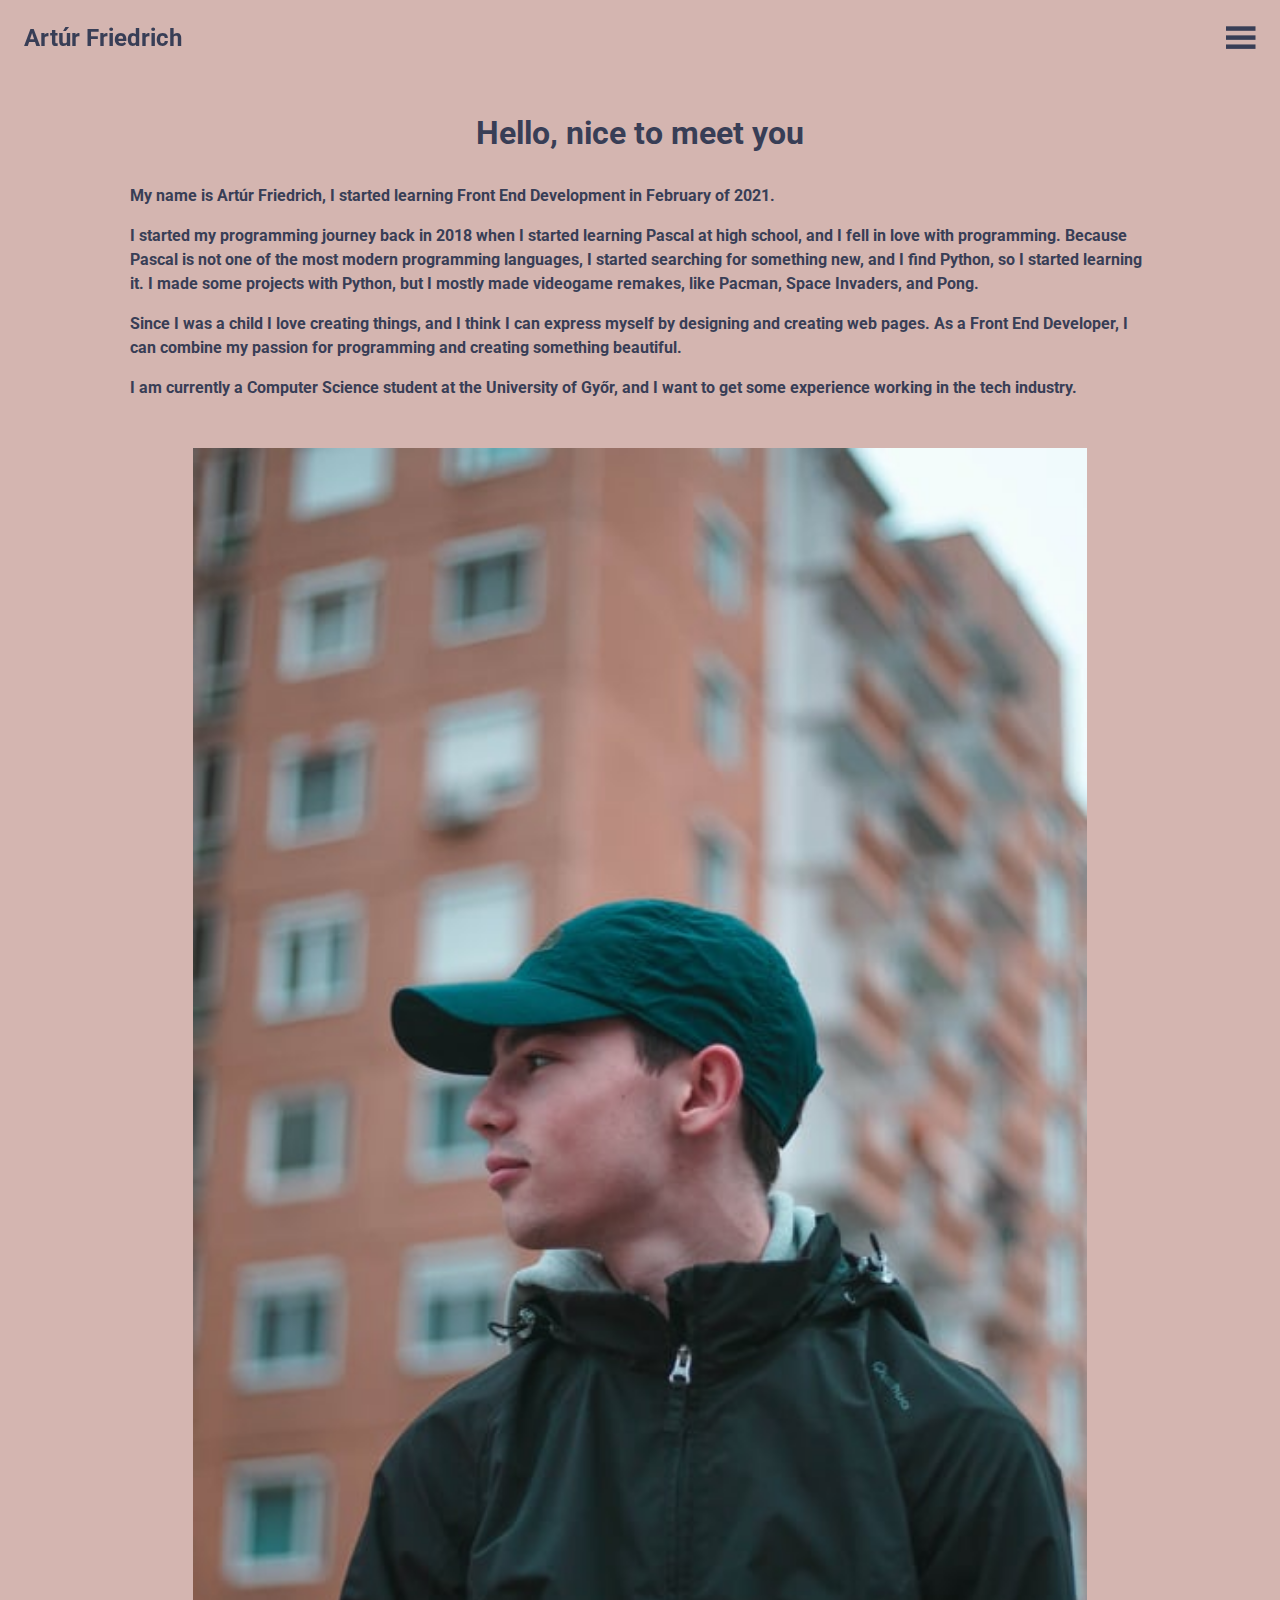
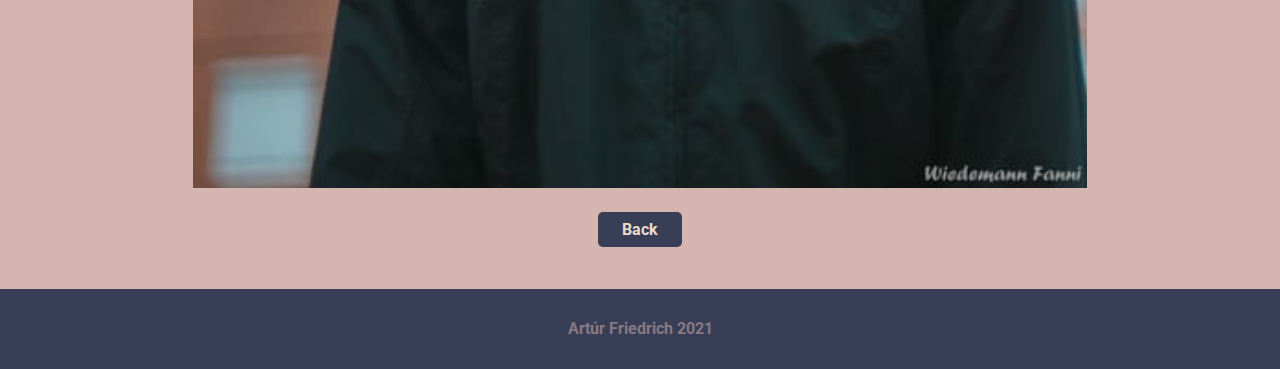
==== about.html @ cd018e8d "up" ====
<!DOCTYPE html>
<html lang="en">
<head>
    <link rel="stylesheet" href="./css/about-me.css">
    <meta charset="UTF-8">
    <meta name="viewport" content="width=device-width, initial-scale=1.0">
    <title>Artúr Friedrich</title>
</head>
<body>
    <nav class="nav-modal" id="navModal">
        <img src="./icons/cross.png" alt="" class="cross" id="cross">
        <ul>
            <li class="nav-list-item"><a href="./index.html" class="nav-list-item-a">Home</a></li>
            <li class="nav-list-item"><a href="./about.html" class="nav-list-item-a">About</a></li>
            <li class="nav-list-item"><a href="./work.html" class="nav-list-item-a">Projects</a></li>
            <li class="nav-list-item"><a href="#contactSection" class="nav-list-item-a">Contact</a></li>
        </ul>
    </nav>
    <header class="nav">
        <div class="nav">
            <h3 class="logo">Artúr Friedrich</h3>
        </div>
        <div class="nav">
            <a href="#heroSection"><img src="./icons/menu-dark.png" alt="" class="hamburger" id="hamburger"></a>
            <h3 class="nav-element"><a href="#">Projects</a></h3>
            <h3 class="nav-element"><a href="#">About</a></h3>
            <h3 class="nav-element contact-btn"><a href="#">Contact</a></h3>
        </div>
    </header>
    <main>
        <section class="about-me">
            <h3 class="section-title">Hello, nice to meet you</h3>
            <p>My name is Artúr Friedrich, I started learning Front End Development in February of 2021.</p>
            <p>I started my programming journey back in 2018 when I started learning Pascal at high school, and I fell in love with programming. Because Pascal is not one of the most modern programming languages, I started searching for something new, and I find Python, so I started learning it. I made some projects with Python,  but I mostly made videogame remakes, like Pacman, Space Invaders, and Pong.</p>
            <p>Since I was a child I love creating things, and I think I can express myself by designing and creating web pages. As a Front End Developer, I can combine my passion for programming and creating something beautiful.</p>
            <p>I am currently a Computer Science student at the University of Győr, and I want to get some experience working in the tech industry.</p>
            <img src="./images/me2.jpg" alt="picure of me smiling">
            <a href="./index.html" class="accent-btn">Back</a>
        </section>
    </main>

    <footer>
        <p>Artúr Friedrich 2021</p>
    </footer>
    <script src="./index.js"></script>
</body>
</html>
---- css/about-me.css ----
@import url('https://fonts.googleapis.com/css2?family=Roboto:wght@400;700&display=swap');

* {
    box-sizing: border-box;
}

:root {
    --blue: #383e56;
    --white: #eedad1;
    --orange: #f69e7b;
    --pink: #d4b5b0;
}

body {
    margin: 0;
    font-family: 'Roboto', sans-serif;
    background-color: var(--pink);
    height: calc(100vh - 2em);
    color: var(--blue);
    font-weight: 700;
}


/* ------------
    Navbar
------------ */

header {
    display: flex;
    justify-content: space-between;
    width: 100%;
    position: fixed;
}

.hamburger {
    width: 30px;
    height: 30px;
    margin: 1.5em;
}

.cross {
    width: 25px;
    height: 25px;
    position: absolute;
    top: 2.5%;
    right: 5%;
}

.nav-element {
    display: none;
}

.logo {
    margin-left: 1em;
    font-size: 1.5rem;
}

.nav-modal {
    display: flex;
    justify-content: center;
    align-items: center;
    text-align: center;
    height: 200px;
    height: 100vh;
    background-color: var(--orange);
    color: var(--blue);
    width: 0;
    position: absolute;
    z-index: 1;
    top: 0;
    height: 100vh;
    overflow-x: hidden;
    visibility: hidden;
    transition: all 250ms ease-in-out;
}

.nav-modal ul {
    list-style-type: none;
    font-weight: 700;
    height: 100vh;
    width: 100vw;
    display: flex;
    justify-content: center;
    align-items: center;
    flex-direction: column;
}

.nav-list-item {
    list-style-type: none;
    padding: 0.5em;
    margin: 0;
    transition: 100ms;
    font-weight: 700;
    margin-left: -1.5em;
    font-size: 2rem;
    margin-bottom: 1em;
}

.nav-list-item a {
    text-decoration: none;
    color: inherit;
}

.active-nav {
    visibility: visible;
    width: 100%;
}



.about-me {
    text-align: center;
    border: 2px solid transparent;
}

.section-title {
    font-size: 2rem;
    margin-bottom: 1em;
    margin-top: 3.5em;
}

.about-me p {
    font-size: 1rem;
    max-width: 80%;
    margin: 1em auto;
    text-align: left;
    line-height: 24px;
}

.about-me img {
    width: 70%;
    display: block;
    margin: 3em auto 2em;
}

.accent-btn {
    background-color: var(--blue);
    color: var(--white);
    text-decoration: none;
    font-weight: 700;
    padding: .5em 1.5em;
    width: 8em;
    text-align: center;
    margin-top: -2em;
    border-radius: 5px;
}




footer {
    background-color: var(--blue);
    height: 5em;
    margin-top: 3em;
    text-align: center;
    display: flex;
    justify-content: center;
    align-items: center;
    color: var(--pink);
}

footer p {
    opacity: .5;
    font-weight: 700;
}
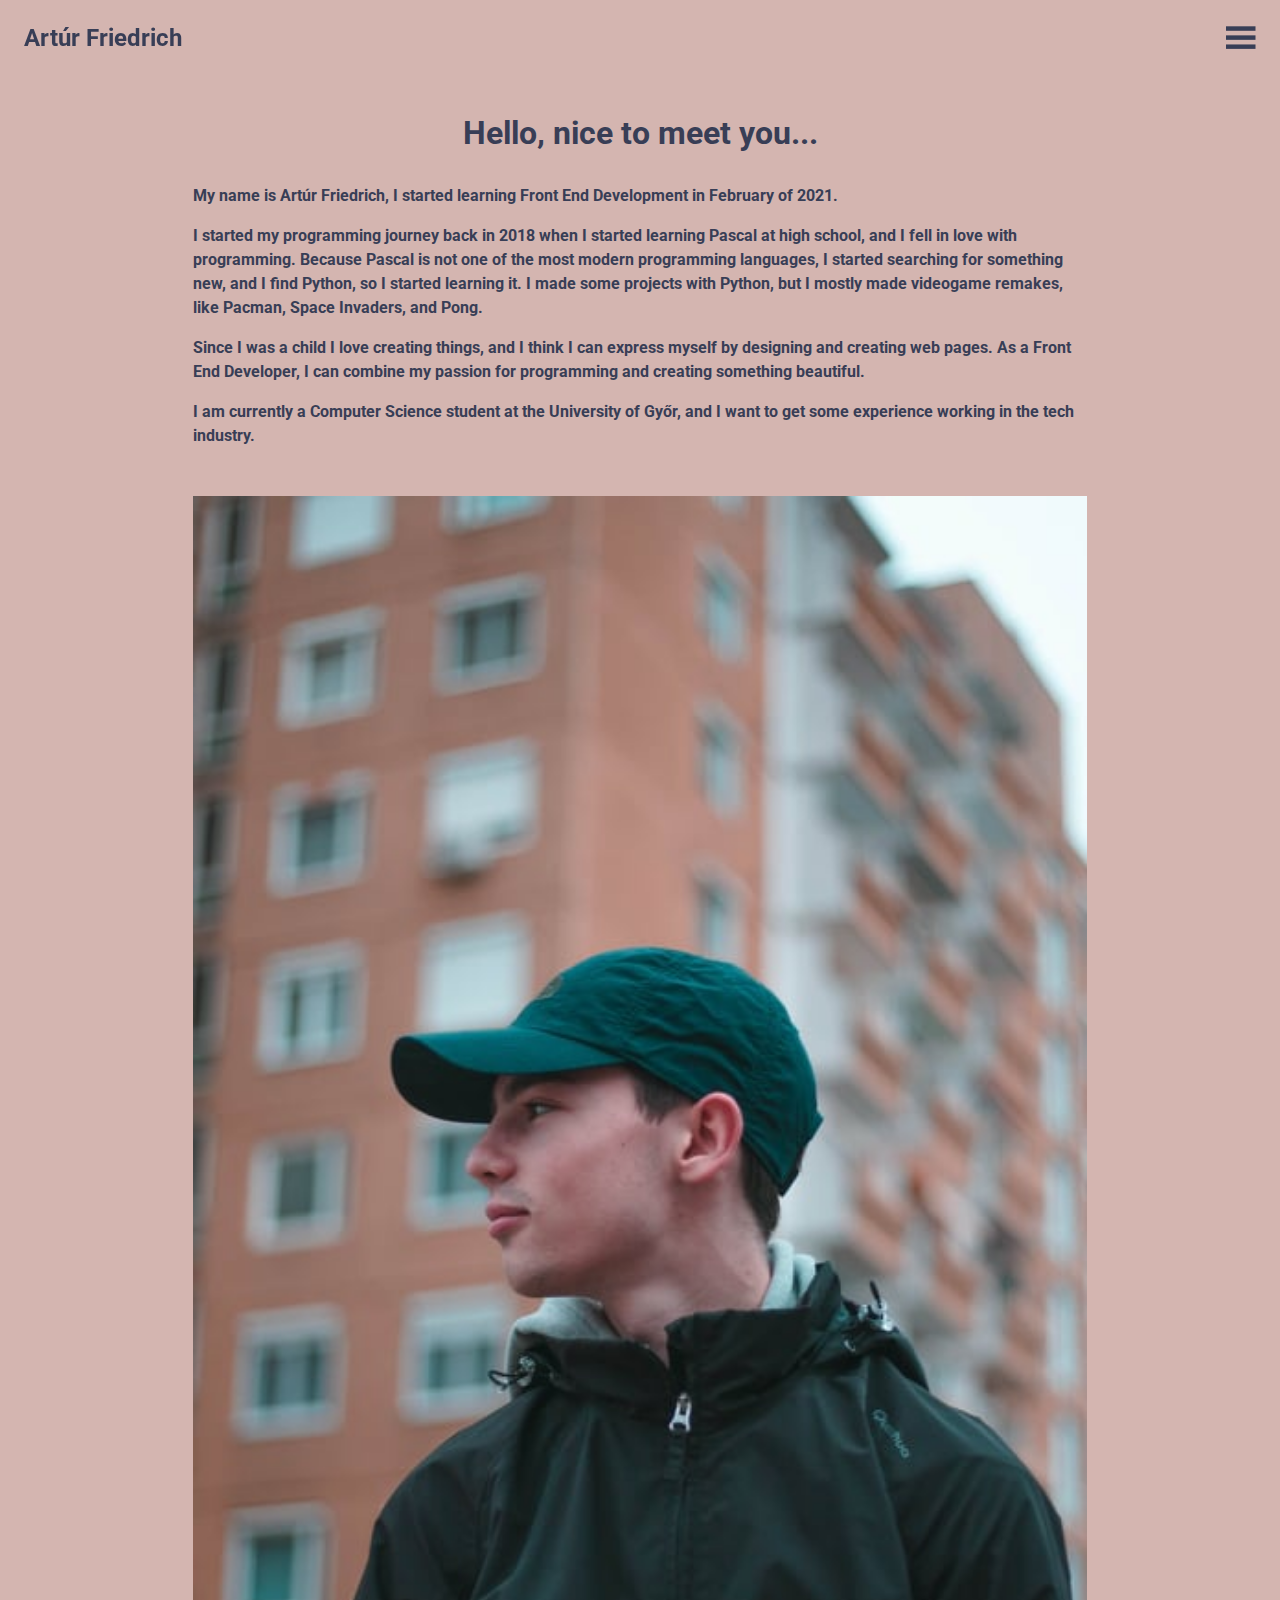
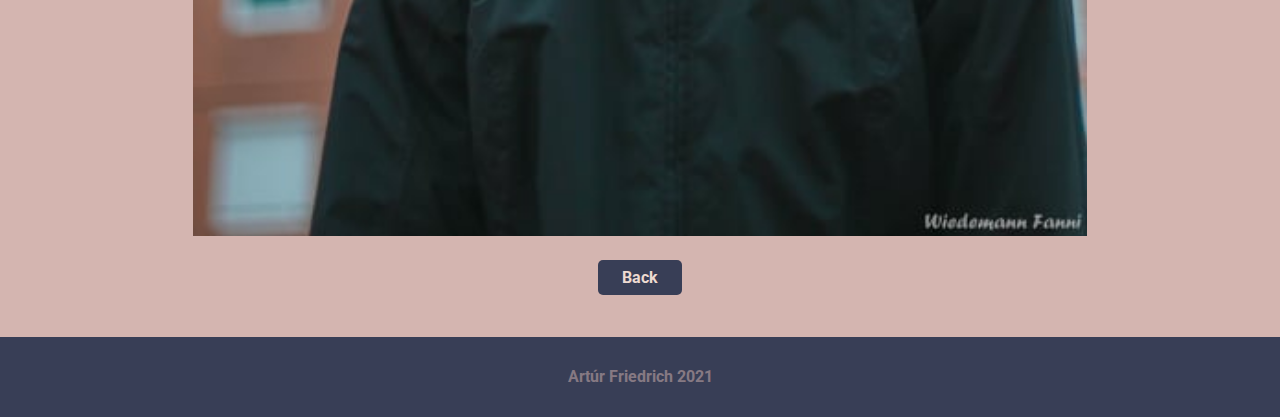
==== commit 4074c02f: "up" ====
--- a/about.html
+++ b/about.html
@@ -13,13 +13,12 @@
             <li class="nav-list-item"><a href="./index.html" class="nav-list-item-a">Home</a></li>
             <li class="nav-list-item"><a href="./about.html" class="nav-list-item-a">About</a></li>
             <li class="nav-list-item"><a href="./work.html" class="nav-list-item-a">Projects</a></li>
-            <li class="nav-list-item"><a href="#contactSection" class="nav-list-item-a">Contact</a></li>
+            <li class="nav-list-item"><a href="./contact.html" class="nav-list-item-a">Contact</a></li>
         </ul>
     </nav>
     <header class="nav">
         <div class="nav">
-            <h3 class="logo">Artúr Friedrich</h3>
-        </div>
+            <h3 class="logo"><a href="./index.html" class="logo-a">Artúr Friedrich</a></h3>        </div>
         <div class="nav">
             <a href="#heroSection"><img src="./icons/menu-dark.png" alt="" class="hamburger" id="hamburger"></a>
             <h3 class="nav-element"><a href="#">Projects</a></h3>
@@ -29,7 +28,7 @@
     </header>
     <main>
         <section class="about-me">
-            <h3 class="section-title">Hello, nice to meet you</h3>
+            <h3 class="section-title">Hello, nice to meet you...</h3>
             <p>My name is Artúr Friedrich, I started learning Front End Development in February of 2021.</p>
             <p>I started my programming journey back in 2018 when I started learning Pascal at high school, and I fell in love with programming. Because Pascal is not one of the most modern programming languages, I started searching for something new, and I find Python, so I started learning it. I made some projects with Python,  but I mostly made videogame remakes, like Pacman, Space Invaders, and Pong.</p>
             <p>Since I was a child I love creating things, and I think I can express myself by designing and creating web pages. As a Front End Developer, I can combine my passion for programming and creating something beautiful.</p>
--- a/css/about-me.css
+++ b/css/about-me.css
@@ -53,6 +53,11 @@
 .logo {
     margin-left: 1em;
     font-size: 1.5rem;
+}
+
+.logo-a {
+    text-decoration: none;
+    color: inherit;
 }
 
 .nav-modal {
@@ -121,7 +126,7 @@
 
 .about-me p {
     font-size: 1rem;
-    max-width: 80%;
+    max-width: 70%;
     margin: 1em auto;
     text-align: left;
     line-height: 24px;
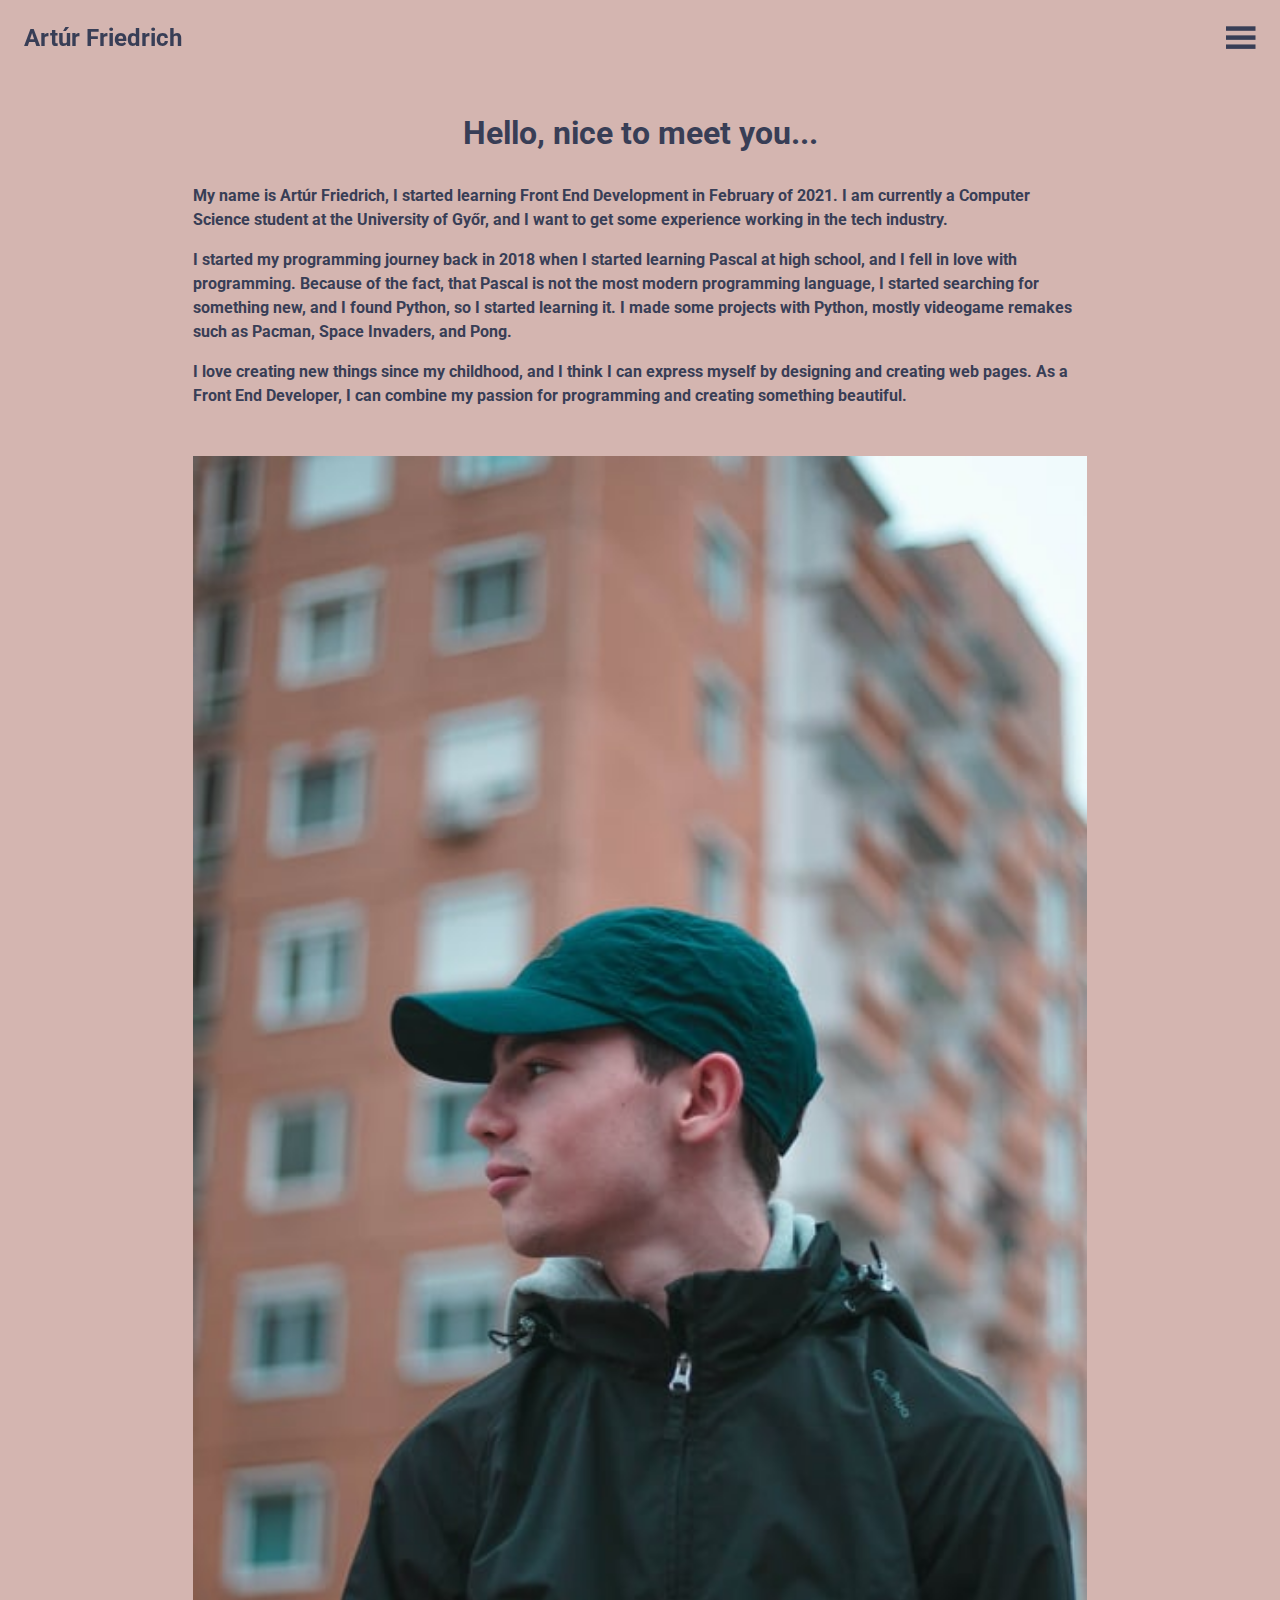
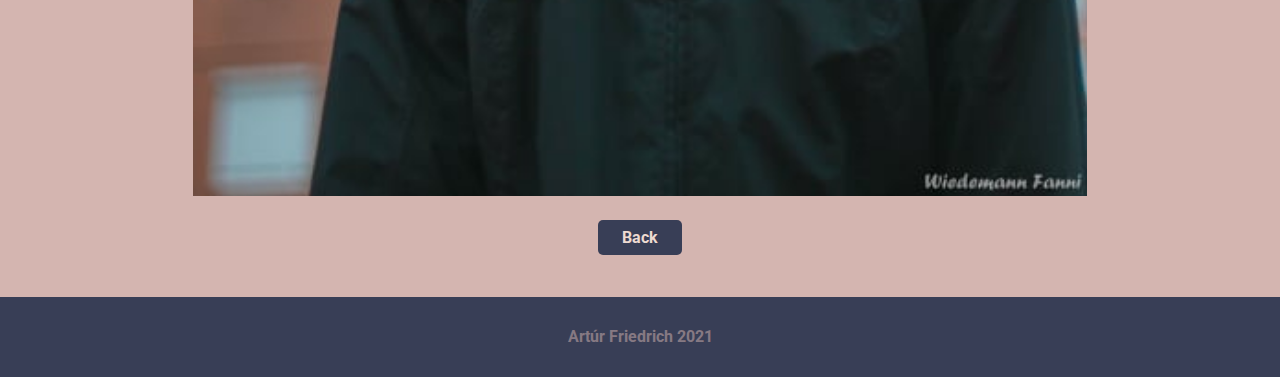
==== commit 2ee95ad0: "up" ====
--- a/about.html
+++ b/about.html
@@ -29,10 +29,26 @@
     <main>
         <section class="about-me">
             <h3 class="section-title">Hello, nice to meet you...</h3>
-            <p>My name is Artúr Friedrich, I started learning Front End Development in February of 2021.</p>
-            <p>I started my programming journey back in 2018 when I started learning Pascal at high school, and I fell in love with programming. Because Pascal is not one of the most modern programming languages, I started searching for something new, and I find Python, so I started learning it. I made some projects with Python,  but I mostly made videogame remakes, like Pacman, Space Invaders, and Pong.</p>
-            <p>Since I was a child I love creating things, and I think I can express myself by designing and creating web pages. As a Front End Developer, I can combine my passion for programming and creating something beautiful.</p>
-            <p>I am currently a Computer Science student at the University of Győr, and I want to get some experience working in the tech industry.</p>
+            <p>My name is Artúr Friedrich, I started learning 
+                Front End Development in February of 2021. 
+                I am currently a Computer Science student 
+                at the University of Győr, and I want to get 
+                some experience working in the tech industry.</p>
+            <p>I started my programming journey back in 2018 
+                when I started learning Pascal at high school, 
+                and I fell in love with programming. Because of 
+                the fact, that Pascal is not the most modern 
+                programming language, I started searching for 
+                something new, and I found Python, so I started 
+                learning it. I made some projects with Python, 
+                mostly videogame remakes such as Pacman, Space 
+                Invaders, and Pong.</p>
+            <p>I love creating new things since my childhood, 
+                and I think I can express myself by designing 
+                and creating web pages. As a Front End Developer, 
+                I can combine my passion for programming and 
+                creating something beautiful.
+            </p>
             <img src="./images/me2.jpg" alt="picure of me smiling">
             <a href="./index.html" class="accent-btn">Back</a>
         </section>
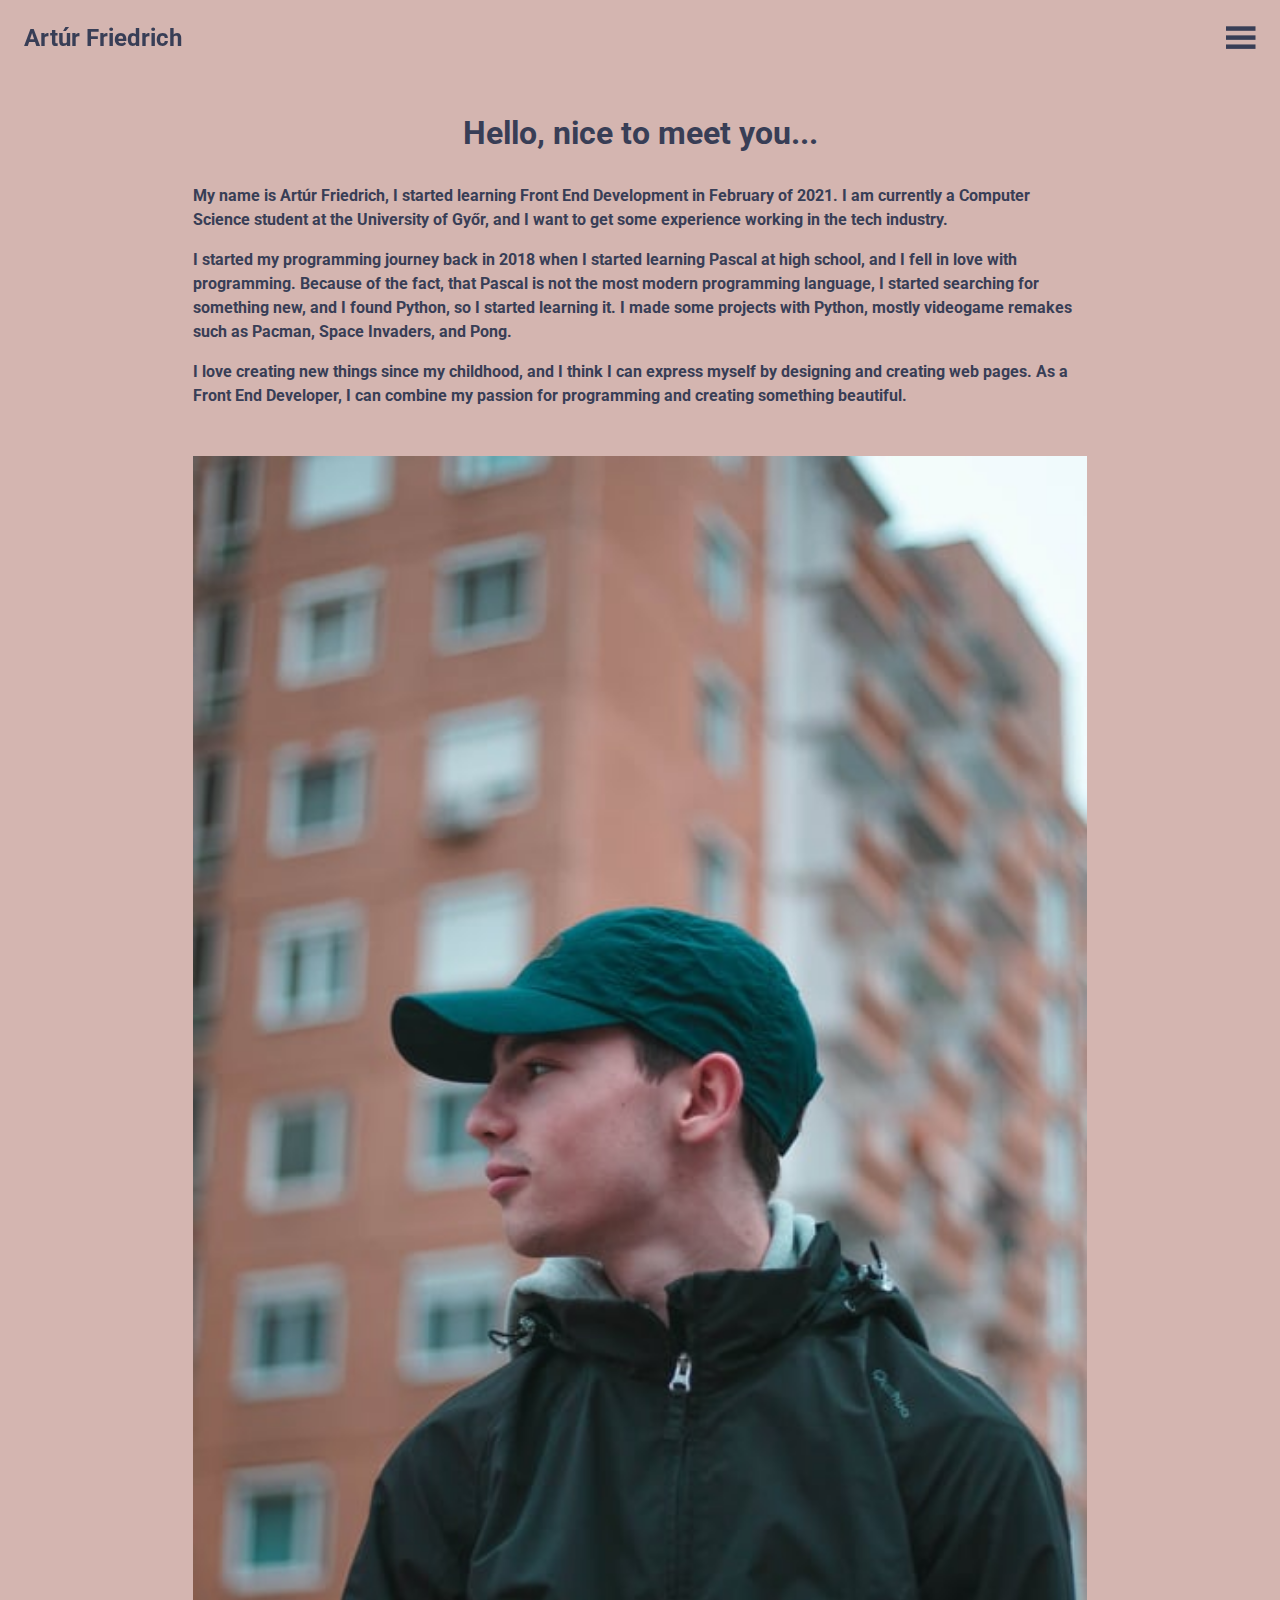
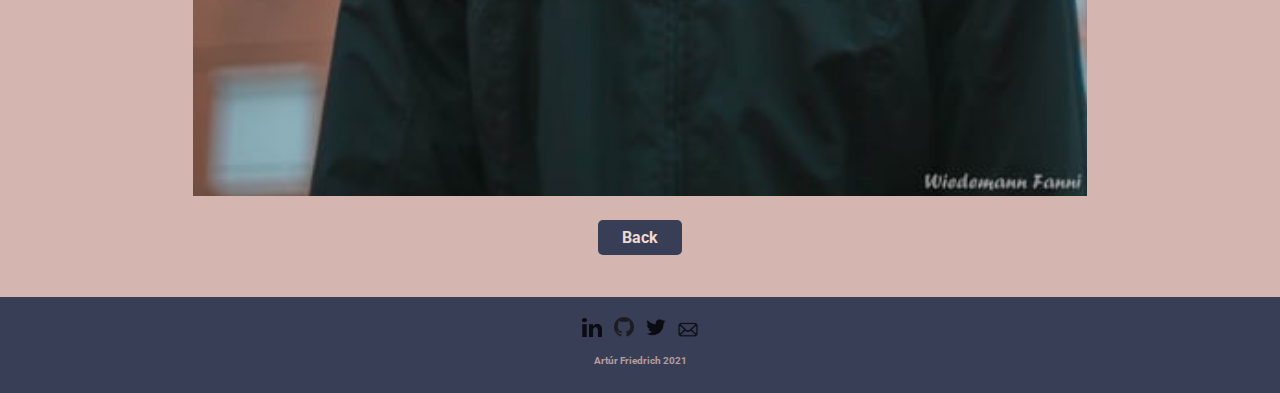
==== commit b1ffe8a4: "update" ====
--- a/about.html
+++ b/about.html
@@ -55,6 +55,12 @@
     </main>
 
     <footer>
+        <div class="icons">
+            <a href="https://www.linkedin.com/in/friedrich-art%C3%BAr-6840201a1/" target="_blank"><img src="./icons/linkedin.png" alt=""></a>
+            <a href="https://github.com/arturfriedrich" target="_blank"><img src="./icons/github.png" alt=""></a>
+            <a href="https://twitter.com/arthurfriedri_" target="_blank"><img src="./icons/twitter.png" alt=""></a>
+            <a href="mailto:artur.friedrich.harka@gmail.com" target="_blank"><img src="./icons/email.png" alt=""></a>
+        </div>
         <p>Artúr Friedrich 2021</p>
     </footer>
     <script src="./index.js"></script>
--- a/css/about-me.css
+++ b/css/about-me.css
@@ -155,16 +155,24 @@
 
 footer {
     background-color: var(--blue);
-    height: 5em;
+    height: 6em;
     margin-top: 3em;
     text-align: center;
     display: flex;
+    flex-direction: column;
     justify-content: center;
     align-items: center;
     color: var(--pink);
 }
 
 footer p {
-    opacity: .5;
+    opacity: .8;
     font-weight: 700;
+    font-size: .625rem;
+}
+
+footer img {
+    opacity: .8;
+    width: 20px;
+    margin: .25em;
 }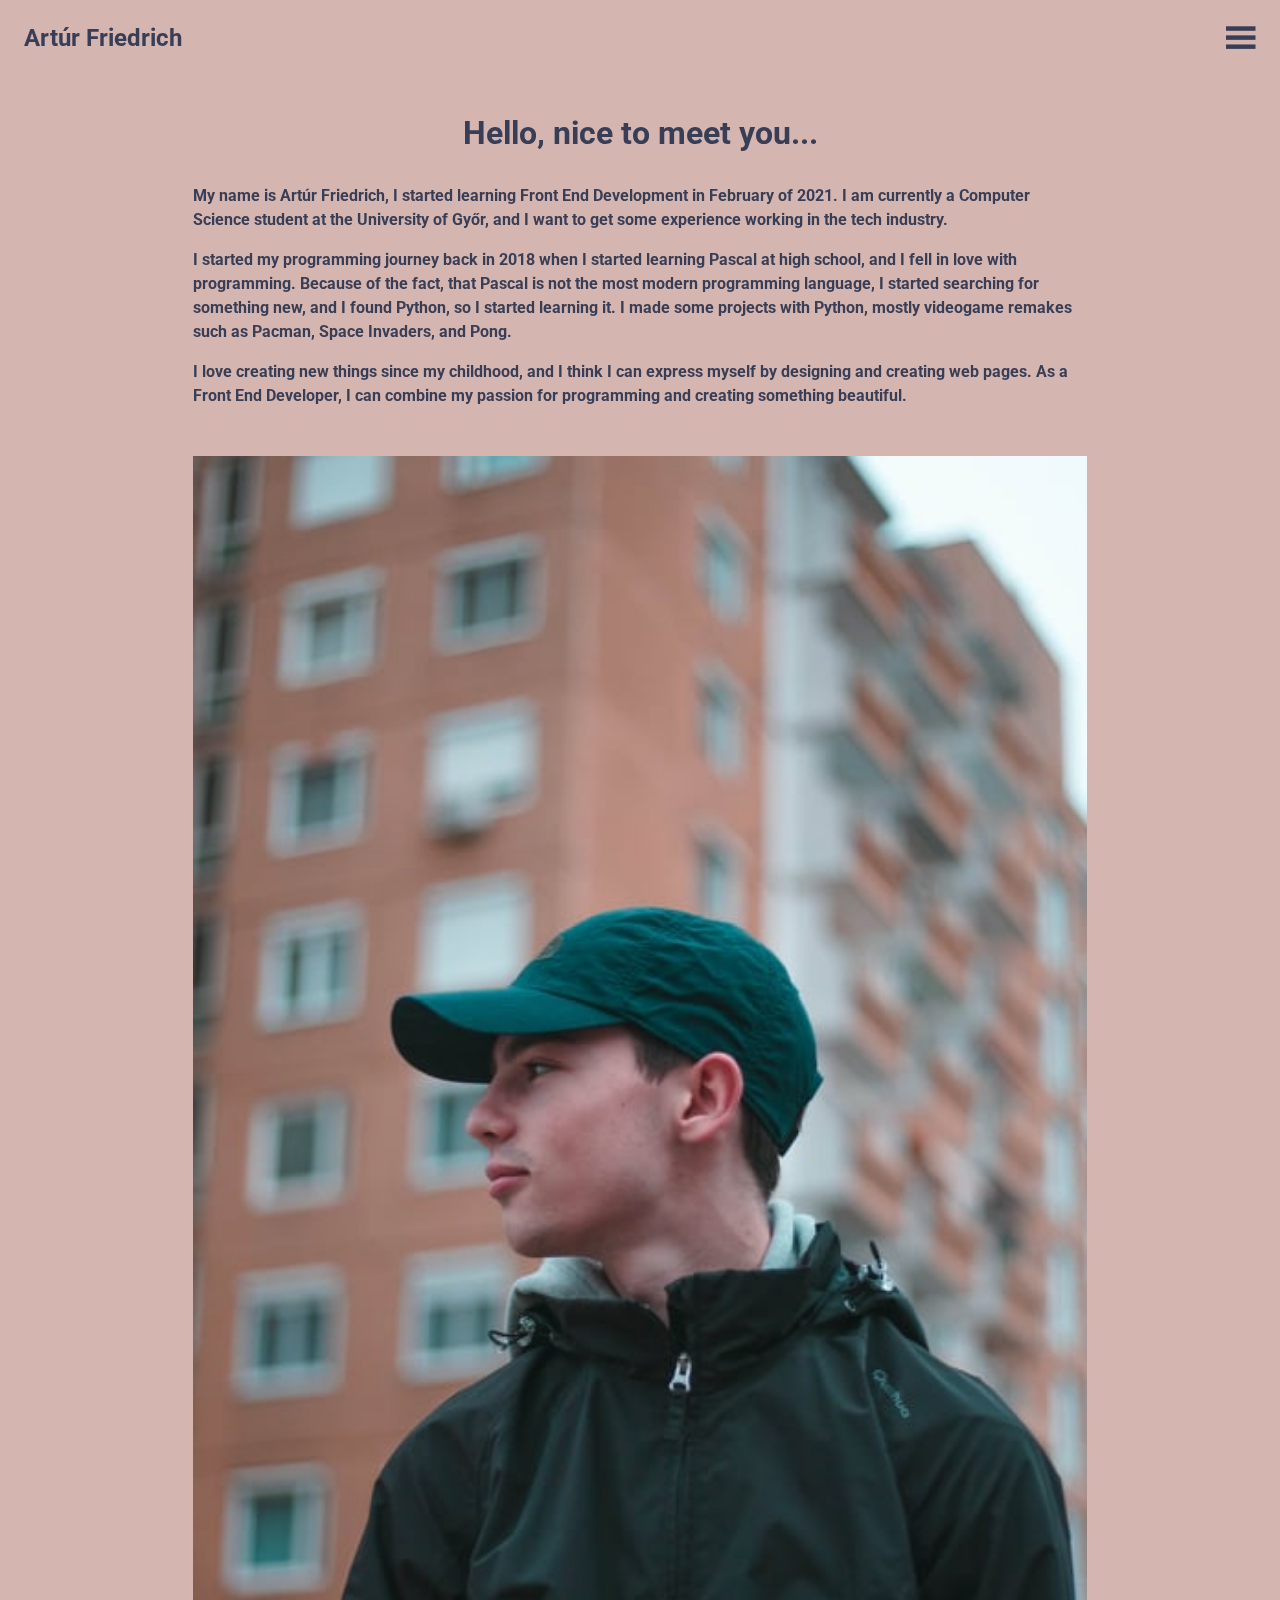
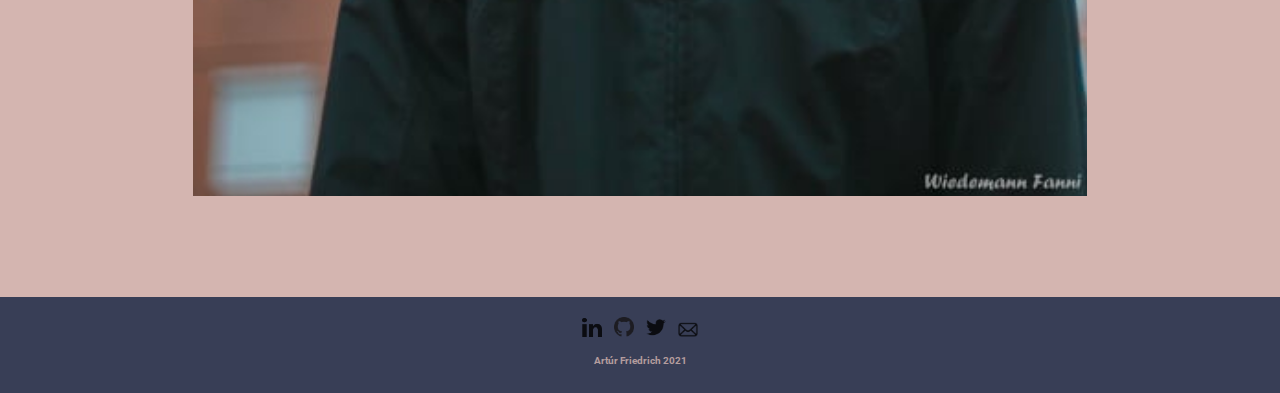
==== commit 458853ff: "zpdate" ====
--- a/about.html
+++ b/about.html
@@ -2,6 +2,7 @@
 <html lang="en">
 <head>
     <link rel="stylesheet" href="./css/about-me.css">
+    <link rel="stylesheet" href="https://unpkg.com/aos@next/dist/aos.css" />
     <meta charset="UTF-8">
     <meta name="viewport" content="width=device-width, initial-scale=1.0">
     <title>Artúr Friedrich</title>
@@ -28,13 +29,13 @@
     </header>
     <main>
         <section class="about-me">
-            <h3 class="section-title">Hello, nice to meet you...</h3>
-            <p>My name is Artúr Friedrich, I started learning 
+            <h3 data-aos="fade-left" class="section-title">Hello, nice to meet you...</h3>
+            <p data-aos="fade-left">My name is Artúr Friedrich, I started learning 
                 Front End Development in February of 2021. 
                 I am currently a Computer Science student 
                 at the University of Győr, and I want to get 
                 some experience working in the tech industry.</p>
-            <p>I started my programming journey back in 2018 
+            <p data-aos="fade-left">I started my programming journey back in 2018 
                 when I started learning Pascal at high school, 
                 and I fell in love with programming. Because of 
                 the fact, that Pascal is not the most modern 
@@ -43,14 +44,14 @@
                 learning it. I made some projects with Python, 
                 mostly videogame remakes such as Pacman, Space 
                 Invaders, and Pong.</p>
-            <p>I love creating new things since my childhood, 
+            <p data-aos="fade-left">I love creating new things since my childhood, 
                 and I think I can express myself by designing 
                 and creating web pages. As a Front End Developer, 
                 I can combine my passion for programming and 
                 creating something beautiful.
             </p>
-            <img src="./images/me2.jpg" alt="picure of me smiling">
-            <a href="./index.html" class="accent-btn">Back</a>
+            <img data-aos="fade-left" src="./images/me2.jpg" alt="picure of me smiling">
+            <a data-aos="fade-left" href="./index.html" class="accent-btn">Back</a>
         </section>
     </main>
 
@@ -63,6 +64,10 @@
         </div>
         <p>Artúr Friedrich 2021</p>
     </footer>
+    <script src="https://unpkg.com/aos@next/dist/aos.js"></script>
+    <script>
+        AOS.init();
+    </script>
     <script src="./index.js"></script>
 </body>
 </html>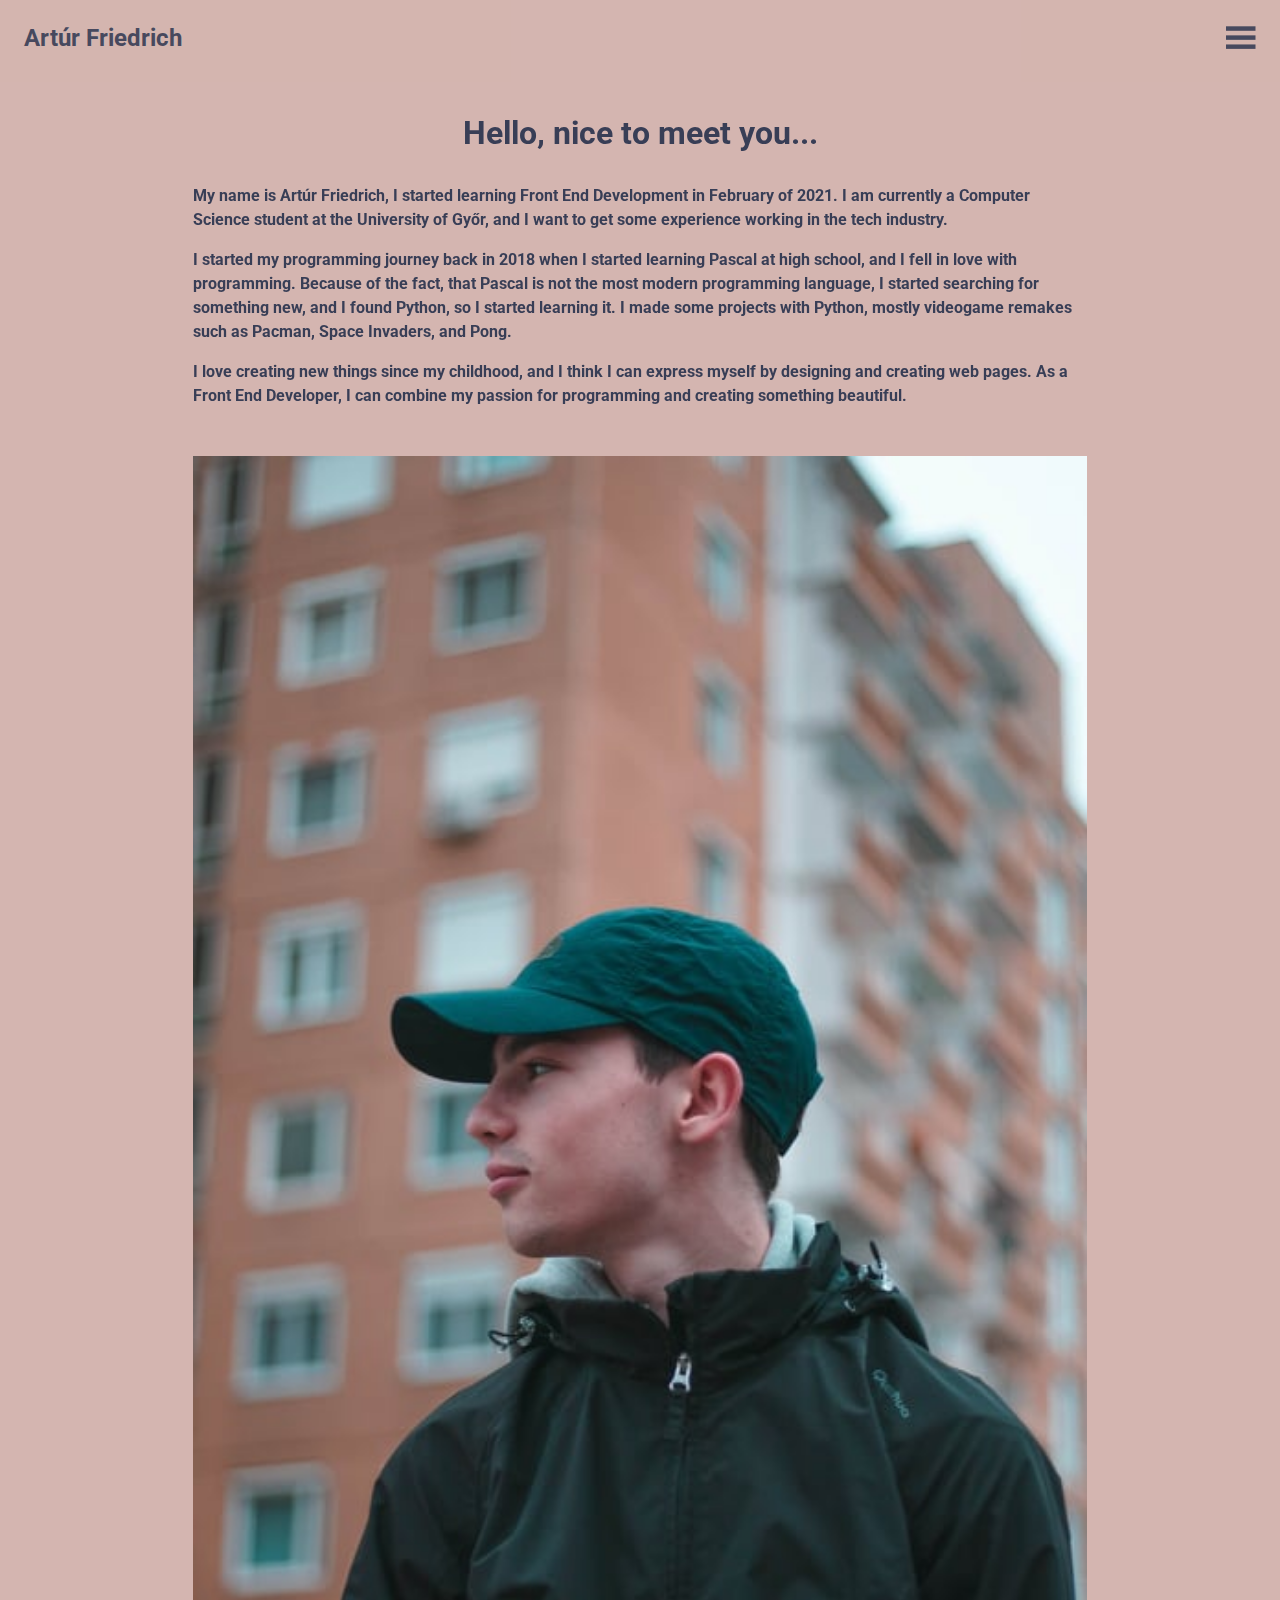
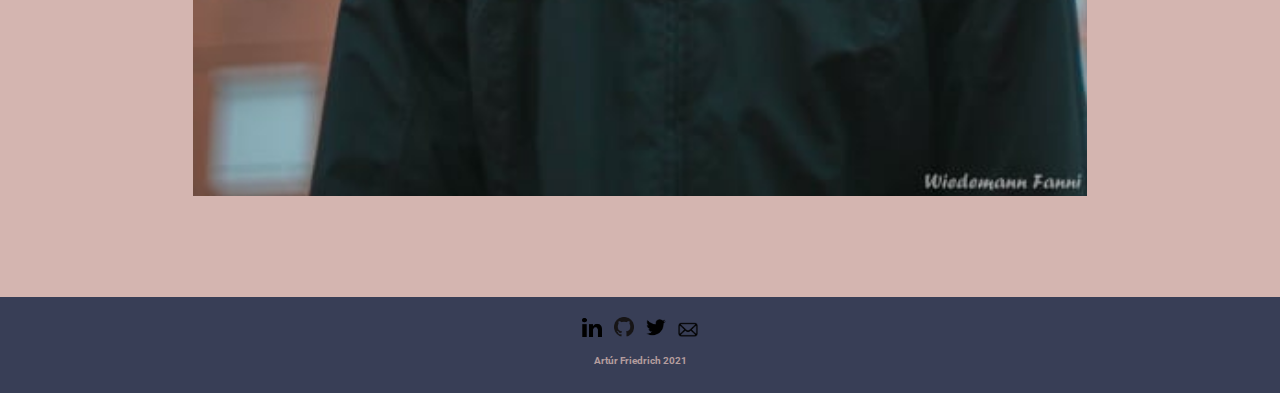
==== commit 0c1fd9e8: "updated" ====
--- a/about.html
+++ b/about.html
@@ -8,6 +8,7 @@
     <title>Artúr Friedrich</title>
 </head>
 <body>
+    <a id="top"></a>
     <nav class="nav-modal" id="navModal">
         <img src="./icons/cross.png" alt="" class="cross" id="cross">
         <ul>
@@ -21,7 +22,7 @@
         <div class="nav">
             <h3 class="logo"><a href="./index.html" class="logo-a">Artúr Friedrich</a></h3>        </div>
         <div class="nav">
-            <a href="#heroSection"><img src="./icons/menu-dark.png" alt="" class="hamburger" id="hamburger"></a>
+            <a href="#top"><img src="./icons/menu-dark.png" alt="" class="hamburger" id="hamburger"></a>
             <h3 class="nav-element"><a href="#">Projects</a></h3>
             <h3 class="nav-element"><a href="#">About</a></h3>
             <h3 class="nav-element contact-btn"><a href="#">Contact</a></h3>
@@ -29,13 +30,13 @@
     </header>
     <main>
         <section class="about-me">
-            <h3 data-aos="fade-left" class="section-title">Hello, nice to meet you...</h3>
-            <p data-aos="fade-left">My name is Artúr Friedrich, I started learning 
+            <h3 data-aos="fade-in" class="section-title">Hello, nice to meet you...</h3>
+            <p data-aos="fade-in">My name is Artúr Friedrich, I started learning 
                 Front End Development in February of 2021. 
                 I am currently a Computer Science student 
                 at the University of Győr, and I want to get 
                 some experience working in the tech industry.</p>
-            <p data-aos="fade-left">I started my programming journey back in 2018 
+            <p data-aos="fade-in">I started my programming journey back in 2018 
                 when I started learning Pascal at high school, 
                 and I fell in love with programming. Because of 
                 the fact, that Pascal is not the most modern 
@@ -44,14 +45,14 @@
                 learning it. I made some projects with Python, 
                 mostly videogame remakes such as Pacman, Space 
                 Invaders, and Pong.</p>
-            <p data-aos="fade-left">I love creating new things since my childhood, 
+            <p data-aos="fade-in">I love creating new things since my childhood, 
                 and I think I can express myself by designing 
                 and creating web pages. As a Front End Developer, 
                 I can combine my passion for programming and 
                 creating something beautiful.
             </p>
-            <img data-aos="fade-left" src="./images/me2.jpg" alt="picure of me smiling">
-            <a data-aos="fade-left" href="./index.html" class="accent-btn">Back</a>
+            <img data-aos="fade-in" src="./images/me2.jpg" alt="picure of me smiling">
+            <a data-aos="fade-in" href="./index.html" class="accent-btn">Back</a>
         </section>
     </main>
 
--- a/css/about-me.css
+++ b/css/about-me.css
@@ -30,6 +30,8 @@
     justify-content: space-between;
     width: 100%;
     position: fixed;
+    background-color: var(--pink);
+    opacity: .9;
 }
 
 .hamburger {
@@ -172,7 +174,6 @@
 }
 
 footer img {
-    opacity: .8;
     width: 20px;
     margin: .25em;
 }